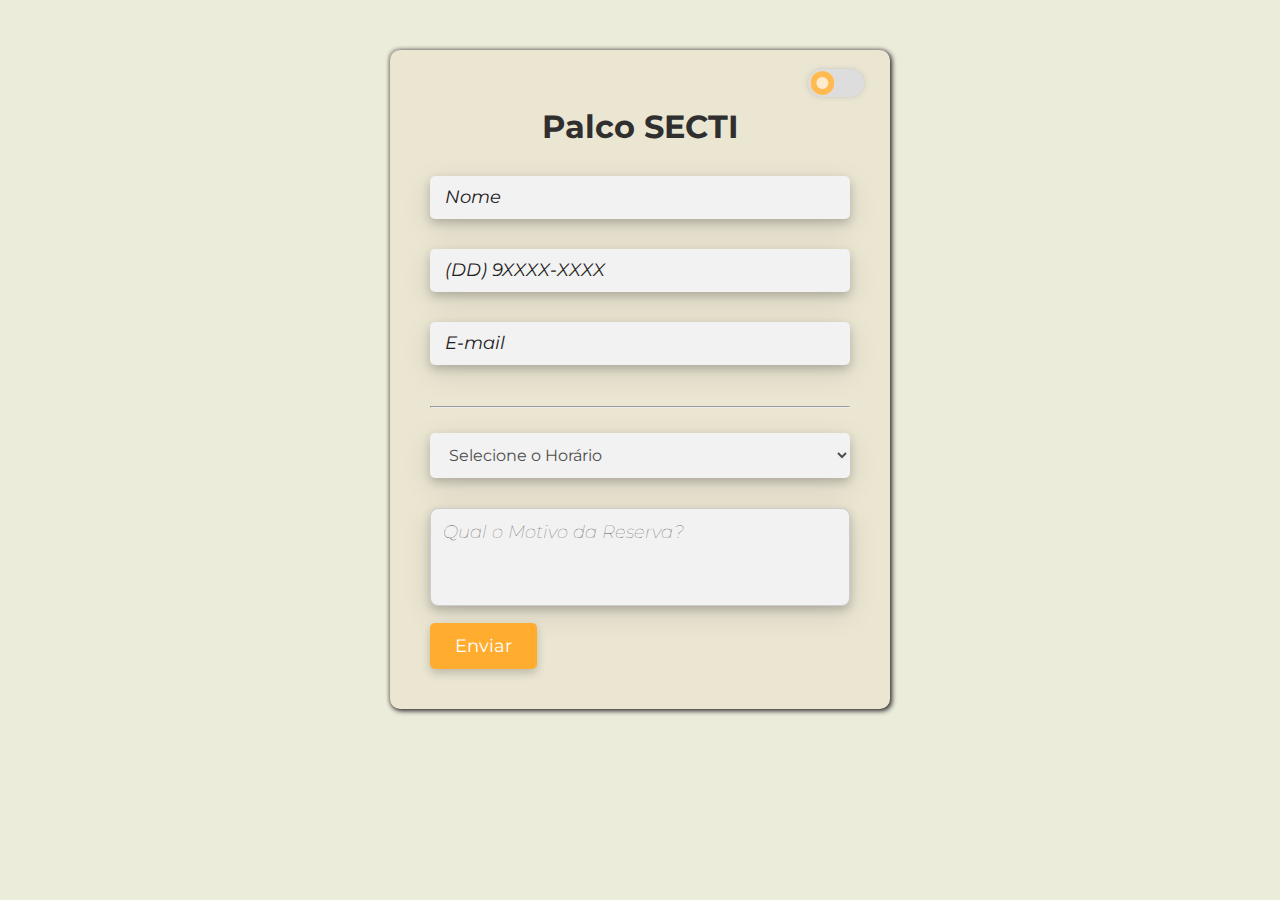
==== index.html @ c548bc73 "Add files via upload" ====
<!DOCTYPE html>
<html lang="pt-Br">
  <head>
    <meta charset="UTF-8" />
    <meta http-equiv="X-UA-Compatible" content="IE=edge" />
    <meta name="viewport" content="width=device-width, initial-scale=1.0" />
    <link rel="stylesheet" href="estilo.css" />
    <link rel="stylesheet" href="botao.css" />
    <link rel="stylesheet" href="nova.css" />
    <title>formulario</title>
    <link rel="icon" href="cadastro.png" type="image/png" />
  </head>
  <body>
    <section class="formulario1">
      <label>
        <input class="toggle-checkbox" type="checkbox" />
        <div class="toggle-slot">
          <div class="sun-icon-wrapper">
            <div
              class="iconify sun-icon"
              data-icon="feather-sun"
              data-inline="false"
            ></div>
          </div>
          <div class="toggle-button"></div>
          <div class="moon-icon-wrapper">
            <div
              class="iconify moon-icon"
              data-icon="feather-moon"
              data-inline="false"
            ></div>
          </div>
        </div>
      </label>
      <h1>Palco SECTI</h1>
      <form action="#" method="POST" onsubmit="return enviarEmail(event);">
        <label for="nome"></label>
        <input
          type="text"
          id="nome"
          name="nome"
          required
          maxlength="45"
          placeholder="Nome"
        />
        <br />
        <label for="numero"></label>
        <input
          type="tel"
          id="numero"
          name="numero"
          placeholder="(DD) 9XXXX-XXXX"
          required
          pattern="\([0-9]{2}\) [0-9]{5}-[0-9]{4}"
          maxlength="15"
        />
        <br />
        <label for="email"></label>
        <input
          type="email"
          id="email"
          name="email"
          required
          placeholder="E-mail"
        />
      <hr>
        <br /><br />
        <div class="horarioTexto">
        <select id="horario" name="horario" required>
          <option value="" disabled selected>Selecione o Horário</option>
          <option value="manhã">Manhã</option>
          <option value="tarde">Tarde</option>
          <option value="noite">Noite</option>
        </select>
        
        <label for="motivo"></label>
        
        <textarea id="msg" name="msg" rows="4" cols="50" maxlength="140" placeholder="Qual o Motivo da Reserva?"></textarea>
      </div>
        <input class="btn-enviar" type="submit" value="Enviar" />
      </form>
    </section>
    <script src="script.js"></script>
  </body>
</html>
---- estilo.css ----
/* Fontes */
@import url("https://fonts.googleapis.com/css?family=Montserrat:400,700&display=swap");

/* Cores */
:root {
  --cor-principal: #4e4e4e;
  --cor-secundaria: #ffac2f;
  --cor-fundo: #f2f2f2;
}

/* Reset */
* {
  margin: 0;
  padding: 0;
  box-sizing: border-box;
  font-family: "Montserrat", sans-serif;
  font-weight: 400;
}
.dark-mode {
  background-color: #181717;
}
.dark-mod {
  background-color: #161b22;
}
/* Formulário */
body {
  background-color: #ececdb;
}

section {
  margin: 50px auto;
  max-width: 500px;
  background-color: rgb(235, 230, 210);
  box-shadow: 1.5px 1.5px 5px #2b2a2a, -1.5px -1.5px 3px rgb(95 94 94 / 25%),
    inset 0px 0px 0px #393636, inset 0px -0px 0px #5f5e5e;
  padding: 40px;
  border-radius: 10px;
}

h1 {
  font-weight: 700;
  font-size: 32px;
  margin-bottom: 30px;
  text-align: center;
}

label {
  display: block;
  font-size: 19px;
  color: rgb(25, 25, 25);
  margin-bottom: 10px;
}

input[type="text"],
input[type="tel"],
input[type="email"],
select {
  border: none;
  border-radius: 5px;
  padding: 12px 15px;
  font-size: 16px;
  margin-bottom: 20px;
  width: 100%;
  background-color: var(--cor-fundo);
  color: var(--cor-principal);
  transition: all 0.3s ease;
  box-shadow: 0px 4px 10px rgba(0, 0, 0, 0.2), 0px 8px 30px rgba(0, 0, 0, 0.1);
}
input[type="text"]::placeholder,
input[type="tel"]::placeholder,
input[type="email"]::placeholder,
select option:first-child {
  color: #212020;
  font-style: italic;
  font-size: large;
}
input[type="text"].input-focus::placeholder,
input[type="tel"].input-focus::placeholder,
input[type="email"].input-focus::placeholder {
  transition: all 0.3s ease-out;
  transform: translate(-5px);
  font-size: 0px;
}

input[type="text"].input-focus::-webkit-input-placeholder,
input[type="tel"].input-focus::-webkit-input-placeholder,
input[type="email"].input-focus::-webkit-input-placeholder,
select.input-focus::-webkit-input-placeholder option:first-child {
  transition: all 0.3s ease-out;
  transform: translate(-120px);
  font-size: 0px;
}
/* Estilo para o tema padrão */
h1 {
  color: rgb(48, 47, 47);
}

label {
  color: black;
}

.btn-enviar {
  background-color: blue;
  color: white;
}

/* Estilo para o tema escuro */
.dark-mode h1 {
  color: white;
}

.dark-mode input[type="text"]:focus,
.dark-mode input[type="tel"]:focus,
.dark-mode input[type="email"]:focus,
.dark-mode select:focus {
  outline: none;
  box-shadow: 0px 0px 6px rgb(255, 255, 255);
}

.dark-mode label {
  color: white;
}

.dark-mode .btn-enviar {
  background-color: rgb(190, 3, 3);
  color: white;
}
.dark-mode .btn-enviar:hover {
  background-color: #3e1e1e;
}
input[type="text"]:focus,
input[type="tel"]:focus,
input[type="email"]:focus,
select:focus {
  outline: none;
  box-shadow: 0 0 7px rgb(178, 149, 149);
}
select option:first-child {
  color: #515151;
  font-style: italic;
}
.btn-enviar {
  background-color: var(--cor-secundaria);
  border: none;
  color: white;
  font-size: 18px;
  padding: 12px 25px;
  border-radius: 5px;
  cursor: pointer;
  transition: all 0.3s ease;
  box-shadow: 0px 4px 10px rgba(0, 0, 0, 0.2);
}

.btn-enviar:hover {
  transform: translateY(-2px);
  box-shadow: 0px 6px 15px rgba(0, 0, 0, 0.3);
}

.btn-enviar:active {
  transform: translateY(2px);
  box-shadow: none;
}

@media (max-width: 767px) {
  .btn-enviar {
    font-size: 16px;
    padding: 10px 20px;
  }
}

/* Mensagem de erro */
#error-msg {
  display: none;
  background-color: #ffaca6;
  color: #2f2f2f;
  font-size: 14px;
  padding: 10px;
  margin-bottom: 20px;
  border-radius: 5px;
}

#error-msg.show {
  display: block;
}

/* Responsividade */
@media (max-width: 768px) {
  section {
    margin: 10px;
    padding: 30px;
  }
  html {
    margin: auto 0;
  }
  h1 {
    font-size: 24px;
    margin-bottom: 20px;
  }

  input[type="submit"] {
    font-size: 16px;
    padding: 10px 20px;
  }
}
---- botao.css ----
.toggle-checkbox {
  position: absolute;
  opacity: 0;
  cursor: pointer;
  height: 0;
  width: 0;
}

.toggle-slot {
  display: flex;
  margin-left: 90%;
  margin-top: -5%;
  font-size: 8px;
  position: relative;
  height: 3.5em;
  width: 7em;
  border: 0px solid transparent;
  border-radius: 10em;
  background-color: rgb(221, 221, 221);
  transition: background-color 250ms;
  box-shadow: 0px 0px 5px rgba(170, 170, 170, 0.53);
}

.toggle-checkbox:checked ~ .toggle-slot {
  background-color: #2b2f36;
}

.toggle-button {
  transform: translate(0.3em, 0.25em);
  position: absolute;
  height: 3em;
  width: 3em;
  border-radius: 50%;
  background-color: #ffeccf;
  box-shadow: inset 0px 0px 0px 0.75em #ffbb52;
  transition: background-color 250ms, border-color 250ms,
    transform 500ms cubic-bezier(0.26, 2, 0.46, 0.71);
}

.toggle-checkbox:checked ~ .toggle-slot .toggle-button {
  background-color: #485367;
  box-shadow: inset 0px 0px 0px 0.75em white;
  transform: translate(3.65em, 0.25em);
}

.sun-icon {
  position: absolute;
  height: 6em;
  width: 6em;
  color: #ffbb52;
}

.sun-icon-wrapper {
  position: absolute;
  height: 6em;
  width: 6em;
  opacity: 1;
  transform: translate(2em, 2em) rotate(15deg);
  transform-origin: 50% 50%;
  transition: opacity 150ms, transform 500ms cubic-bezier(0.26, 2, 0.46, 0.71);
}

.toggle-checkbox:checked ~ .toggle-slot .sun-icon-wrapper {
  opacity: 0;
  transform: translate(3em, 2em) rotate(0deg);
}

.moon-icon {
  position: absolute;
  height: 6em;
  width: 6em;
  color: rgb(255, 255, 255);
}

.moon-icon-wrapper {
  position: absolute;
  height: 6em;
  width: 6em;
  opacity: 0;
  transform: translate(11em, 2em) rotate(0deg);
  transform-origin: 50% 50%;
  transition: opacity 150ms, transform 500ms cubic-bezier(0.26, 2.5, 0.46, 0.71);
}

.toggle-checkbox:checked ~ .toggle-slot .moon-icon-wrapper {
  opacity: 1;
  transform: translate(2em, 2em) rotate(-15deg);
}
@media (max-width: 768px) {
  .toggle-slot {
    display: flex;
    margin-left: 90%;
    margin-top: -5%;
    font-size: 6px;
    position: relative;
    height: 3.5em;
    width: 7em;
    border: 0px solid transparent;
    border-radius: 10em;
    background-color: rgb(221, 221, 221);
    transition: background-color 250ms;
  }
}
---- nova.css ----
textarea {
    box-shadow: 0px 4px 10px rgba(0, 0, 0, 0.2), 0px 8px 30px rgba(0, 0, 0, 0.1);
    flex-direction: column;
    resize: none;
    background-color: #f2f2f2;
    border: 1px solid #ccc;
    font-size: 14px;
    padding: 12px;
    border-radius: 8px;
    margin-bottom: 4%;
    outline: none;
    
  
  }
  .dark-mode textarea:focus{
    box-shadow: 0px 0px 4px rgb(255, 255, 255);
    transition:  0.6s ease;
  }
  textarea:focus{
    box-shadow: 0px 0px 7px rgb(197, 151, 151);
    transition: 0.6s ease;
  }
  
.dark-mode .formPricipal{
    background-color: #161b22;
}
textarea::placeholder{
  font-weight:lighter;
  color: #565454;
  font-style: italic;
  font-size: large;
}
hr{
    padding: 0.1.7px;
    margin-top: 5%;
    margin-bottom: -3%;
}
textarea:focus::placeholder {
    font-size: 0px;
    transition: font-size 0.3s ease-out;
  }
  .horarioTexto{
    display: flex;
    flex-direction: column;
  }
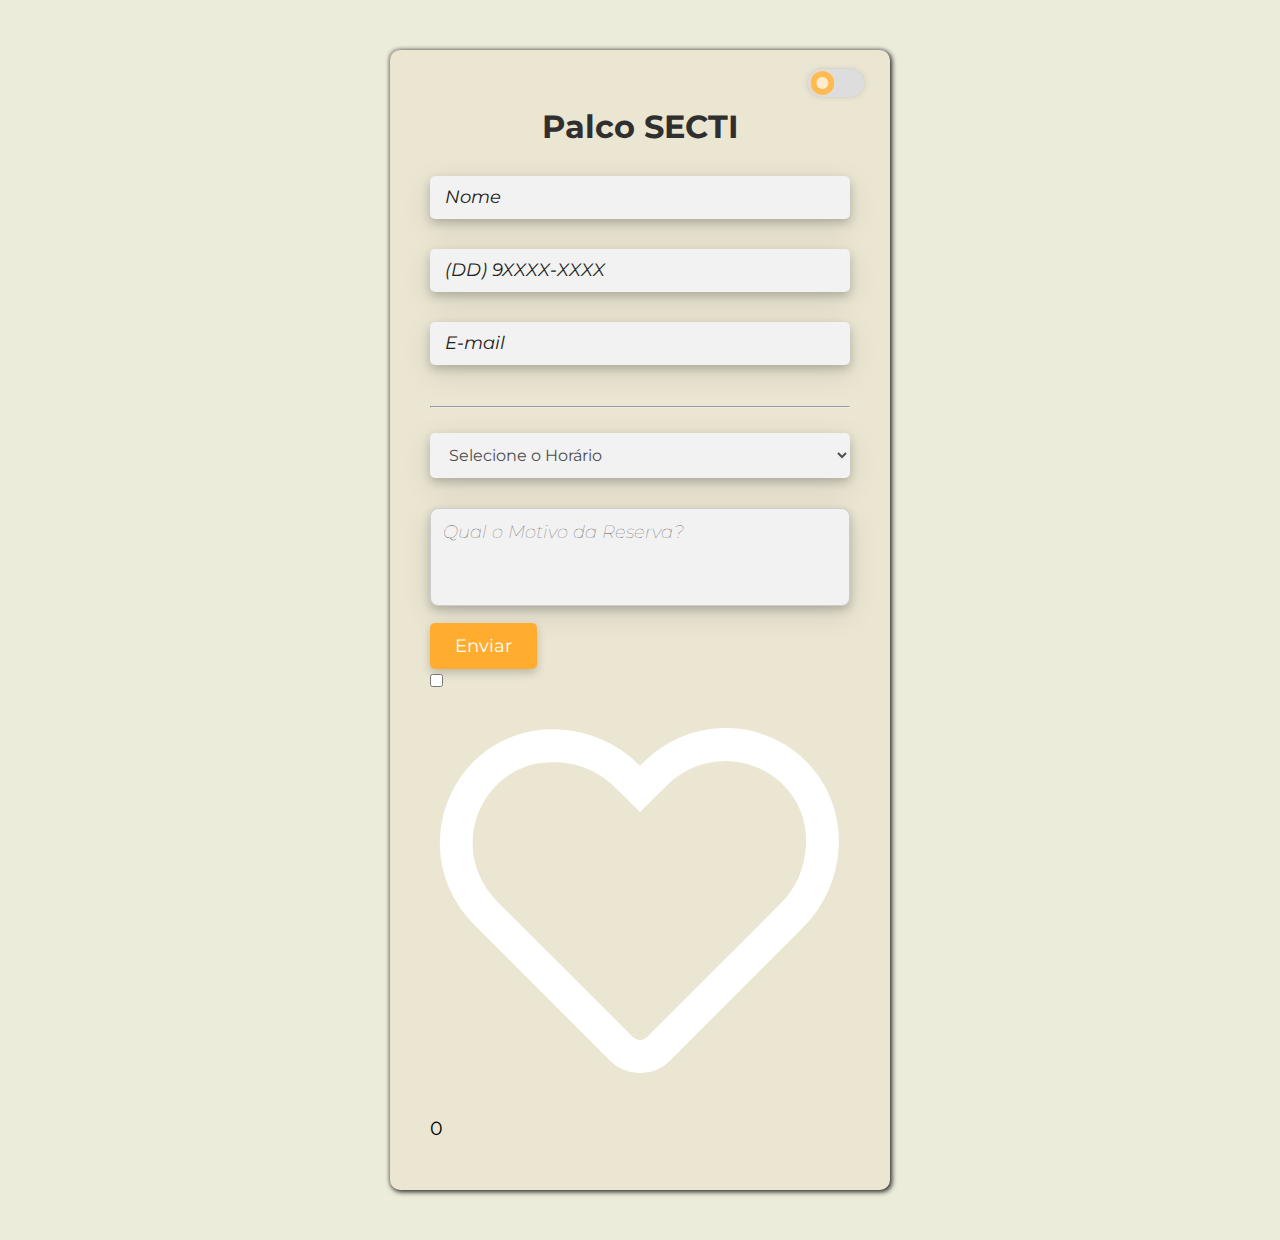
==== commit 30e20158: "Update index.html" ====
--- a/index.html
+++ b/index.html
@@ -75,9 +75,20 @@
         
         <label for="motivo"></label>
         
-        <textarea id="msg" name="msg" rows="4" cols="50" maxlength="140" placeholder="Qual o Motivo da Reserva?"></textarea>
+        <textarea id="msg" name="msg" rows="4" cols="50" maxlength="140" required placeholder="Qual o Motivo da Reserva?"></textarea>
       </div>
         <input class="btn-enviar" type="submit" value="Enviar" />
+        <label class="container">
+          <input type="checkbox" id="likeButton">
+          <div class="checkmark">
+            <svg viewBox="0 0 256 256">
+              <rect fill="none" height="256" width="256"></rect>
+              <path d="M224.6,51.9a59.5,59.5,0,0,0-43-19.9,60.5,60.5,0,0,0-44,17.6L128,59.1l-7.5-7.4C97.2,28.3,59.2,26.3,35.9,47.4a59.9,59.9,0,0,0-2.3,87l83.1,83.1a15.9,15.9,0,0,0,22.6,0l81-81C243.7,113.2,245.6,75.2,224.6,51.9Z" stroke-width="20px" stroke="#FFF" fill="none"></path>
+            </svg>
+            <span id="likeCounter">0</span>
+          </div>
+        </label>
+        
       </form>
     </section>
     <script src="script.js"></script>
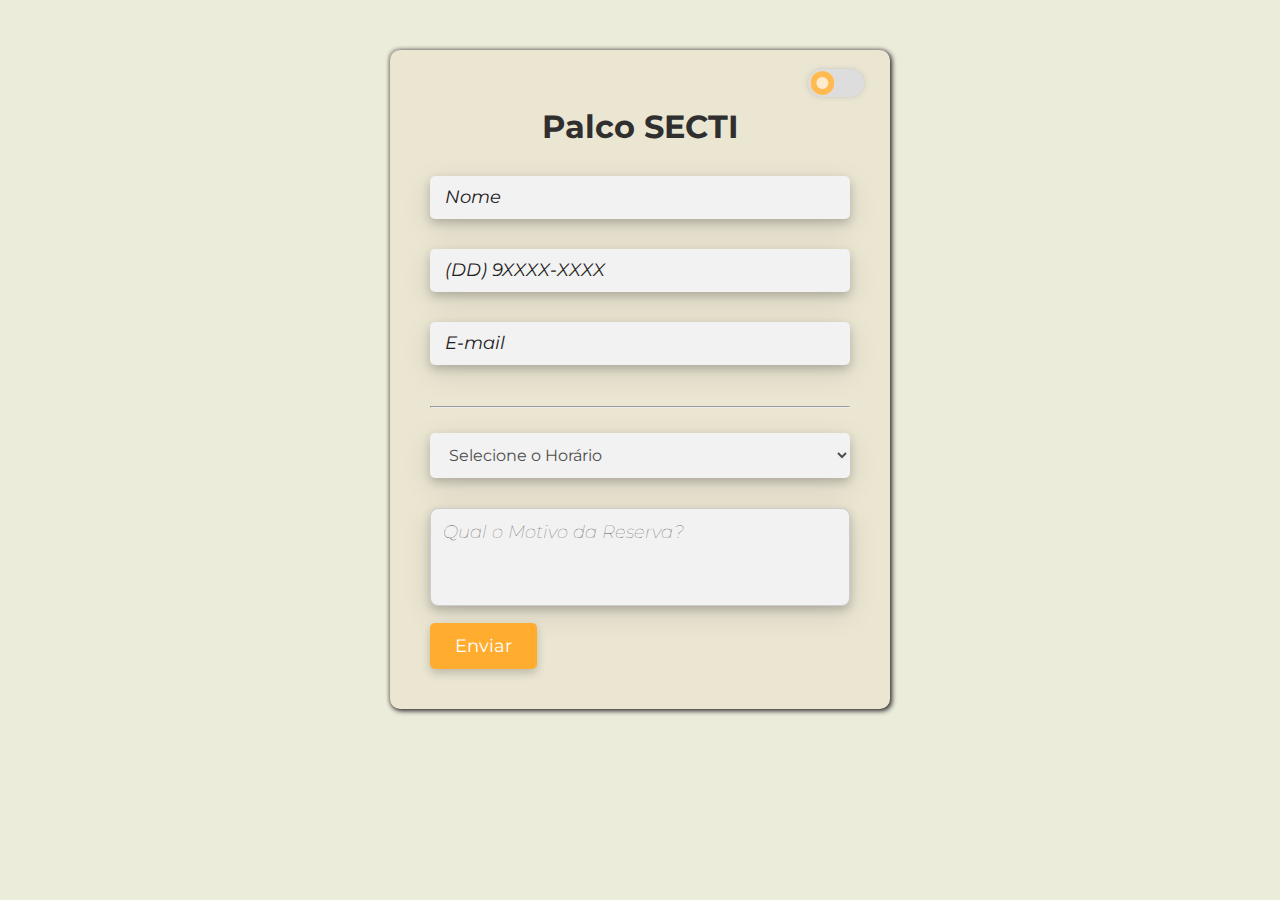
==== commit 3ceb089f: "Update index.html" ====
--- a/index.html
+++ b/index.html
@@ -77,18 +77,7 @@
         
         <textarea id="msg" name="msg" rows="4" cols="50" maxlength="140" required placeholder="Qual o Motivo da Reserva?"></textarea>
       </div>
-        <input class="btn-enviar" type="submit" value="Enviar" />
-        <label class="container">
-          <input type="checkbox" id="likeButton">
-          <div class="checkmark">
-            <svg viewBox="0 0 256 256">
-              <rect fill="none" height="256" width="256"></rect>
-              <path d="M224.6,51.9a59.5,59.5,0,0,0-43-19.9,60.5,60.5,0,0,0-44,17.6L128,59.1l-7.5-7.4C97.2,28.3,59.2,26.3,35.9,47.4a59.9,59.9,0,0,0-2.3,87l83.1,83.1a15.9,15.9,0,0,0,22.6,0l81-81C243.7,113.2,245.6,75.2,224.6,51.9Z" stroke-width="20px" stroke="#FFF" fill="none"></path>
-            </svg>
-            <span id="likeCounter">0</span>
-          </div>
-        </label>
-        
+        <input class="btn-enviar" type="submit" value="Enviar" />  
       </form>
     </section>
     <script src="script.js"></script>
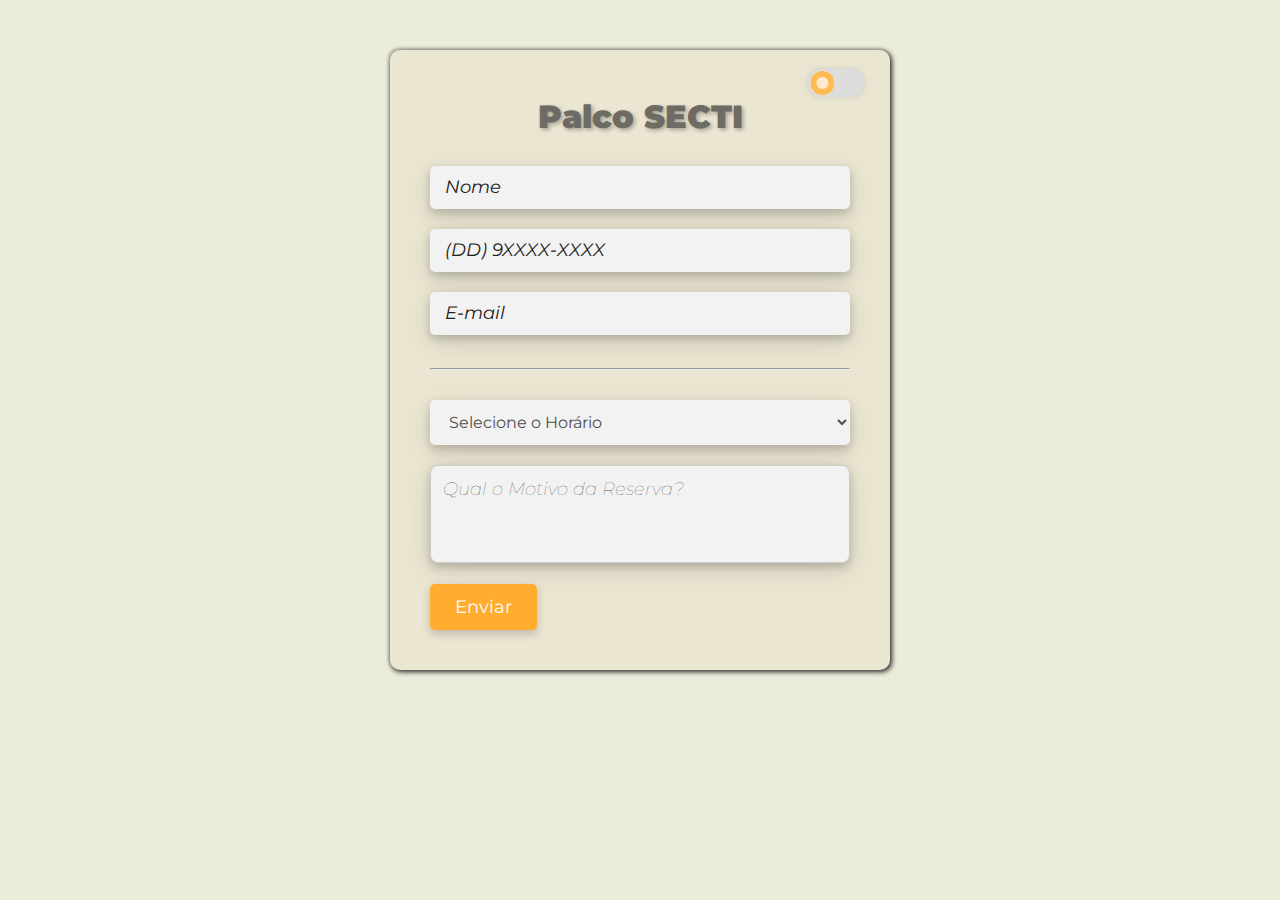
==== commit 13cda9c3: "Update index.html" ====
--- a/index.html
+++ b/index.html
@@ -1,85 +1 @@
-<!DOCTYPE html>
-<html lang="pt-Br">
-  <head>
-    <meta charset="UTF-8" />
-    <meta http-equiv="X-UA-Compatible" content="IE=edge" />
-    <meta name="viewport" content="width=device-width, initial-scale=1.0" />
-    <link rel="stylesheet" href="estilo.css" />
-    <link rel="stylesheet" href="botao.css" />
-    <link rel="stylesheet" href="nova.css" />
-    <title>formulario</title>
-    <link rel="icon" href="cadastro.png" type="image/png" />
-  </head>
-  <body>
-    <section class="formulario1">
-      <label>
-        <input class="toggle-checkbox" type="checkbox" />
-        <div class="toggle-slot">
-          <div class="sun-icon-wrapper">
-            <div
-              class="iconify sun-icon"
-              data-icon="feather-sun"
-              data-inline="false"
-            ></div>
-          </div>
-          <div class="toggle-button"></div>
-          <div class="moon-icon-wrapper">
-            <div
-              class="iconify moon-icon"
-              data-icon="feather-moon"
-              data-inline="false"
-            ></div>
-          </div>
-        </div>
-      </label>
-      <h1>Palco SECTI</h1>
-      <form action="#" method="POST" onsubmit="return enviarEmail(event);">
-        <label for="nome"></label>
-        <input
-          type="text"
-          id="nome"
-          name="nome"
-          required
-          maxlength="45"
-          placeholder="Nome"
-        />
-        <br />
-        <label for="numero"></label>
-        <input
-          type="tel"
-          id="numero"
-          name="numero"
-          placeholder="(DD) 9XXXX-XXXX"
-          required
-          pattern="\([0-9]{2}\) [0-9]{5}-[0-9]{4}"
-          maxlength="15"
-        />
-        <br />
-        <label for="email"></label>
-        <input
-          type="email"
-          id="email"
-          name="email"
-          required
-          placeholder="E-mail"
-        />
-      <hr>
-        <br /><br />
-        <div class="horarioTexto">
-        <select id="horario" name="horario" required>
-          <option value="" disabled selected>Selecione o Horário</option>
-          <option value="manhã">Manhã</option>
-          <option value="tarde">Tarde</option>
-          <option value="noite">Noite</option>
-        </select>
-        
-        <label for="motivo"></label>
-        
-        <textarea id="msg" name="msg" rows="4" cols="50" maxlength="140" required placeholder="Qual o Motivo da Reserva?"></textarea>
-      </div>
-        <input class="btn-enviar" type="submit" value="Enviar" />  
-      </form>
-    </section>
-    <script src="script.js"></script>
-  </body>
-</html>
+<!DOCTYPE html><html lang="pt-Br"> <head> <meta charset="UTF-8"/> <meta http-equiv="X-UA-Compatible" content="IE=edge"/> <meta name="viewport" content="width=device-width, initial-scale=1.0"/> <link rel="stylesheet" href="estilo.css"/> <link rel="stylesheet" href="botao.css"/> <link rel="stylesheet" href="nova.css"/> <title>formulario</title> <link rel="icon" href="cadastro.png" type="image/png"/> </head> <body> <section class="formulario1"> <label> <input class="toggle-checkbox" type="checkbox"/> <div class="toggle-slot"> <div class="sun-icon-wrapper"> <div class="iconify sun-icon" data-icon="feather-sun" data-inline="false" ></div></div><div class="toggle-button"></div><div class="moon-icon-wrapper"> <div class="iconify moon-icon" data-icon="feather-moon" data-inline="false" ></div></div></div></label> <h1>Palco SECTI</h1> <form action="#" method="POST" onsubmit="return enviarEmail(event);"> <label for="nome"></label> <input type="text" id="nome" name="nome" required maxlength="45" placeholder="Nome"/> <br/> <label for="numero"></label> <input type="tel" id="numero" name="numero" placeholder="(DD) 9XXXX-XXXX" required pattern="\([0-9]{2}\) [0-9]{5}-[0-9]{4}" maxlength="15"/> <br/> <label for="email"></label> <input type="email" id="email" name="email" required placeholder="E-mail"/> <hr> <br/><br/> <div class="horarioTexto"> <select id="horario" name="horario" required> <option value="" disabled selected>Selecione o Horário</option> <option value="manhã">Manhã</option> <option value="tarde">Tarde</option> <option value="noite">Noite</option> </select> <label for="motivo"></label> <textarea id="msg" name="msg" rows="4" cols="50" maxlength="140" required placeholder="Qual o Motivo da Reserva?"></textarea> </div><input class="btn-enviar" type="submit" value="Enviar"/> </form> </section> <script src="script.js"></script> </body></html>
--- a/estilo.css
+++ b/estilo.css
@@ -1,204 +1 @@
-/* Fontes */
-@import url("https://fonts.googleapis.com/css?family=Montserrat:400,700&display=swap");
-
-/* Cores */
-:root {
-  --cor-principal: #4e4e4e;
-  --cor-secundaria: #ffac2f;
-  --cor-fundo: #f2f2f2;
-}
-
-/* Reset */
-* {
-  margin: 0;
-  padding: 0;
-  box-sizing: border-box;
-  font-family: "Montserrat", sans-serif;
-  font-weight: 400;
-}
-.dark-mode {
-  background-color: #181717;
-}
-.dark-mod {
-  background-color: #161b22;
-}
-/* Formulário */
-body {
-  background-color: #ececdb;
-}
-
-section {
-  margin: 50px auto;
-  max-width: 500px;
-  background-color: rgb(235, 230, 210);
-  box-shadow: 1.5px 1.5px 5px #2b2a2a, -1.5px -1.5px 3px rgb(95 94 94 / 25%),
-    inset 0px 0px 0px #393636, inset 0px -0px 0px #5f5e5e;
-  padding: 40px;
-  border-radius: 10px;
-}
-
-h1 {
-  font-weight: 700;
-  font-size: 32px;
-  margin-bottom: 30px;
-  text-align: center;
-}
-
-label {
-  display: block;
-  font-size: 19px;
-  color: rgb(25, 25, 25);
-  margin-bottom: 10px;
-}
-
-input[type="text"],
-input[type="tel"],
-input[type="email"],
-select {
-  border: none;
-  border-radius: 5px;
-  padding: 12px 15px;
-  font-size: 16px;
-  margin-bottom: 20px;
-  width: 100%;
-  background-color: var(--cor-fundo);
-  color: var(--cor-principal);
-  transition: all 0.3s ease;
-  box-shadow: 0px 4px 10px rgba(0, 0, 0, 0.2), 0px 8px 30px rgba(0, 0, 0, 0.1);
-}
-input[type="text"]::placeholder,
-input[type="tel"]::placeholder,
-input[type="email"]::placeholder,
-select option:first-child {
-  color: #212020;
-  font-style: italic;
-  font-size: large;
-}
-input[type="text"].input-focus::placeholder,
-input[type="tel"].input-focus::placeholder,
-input[type="email"].input-focus::placeholder {
-  transition: all 0.3s ease-out;
-  transform: translate(-5px);
-  font-size: 0px;
-}
-
-input[type="text"].input-focus::-webkit-input-placeholder,
-input[type="tel"].input-focus::-webkit-input-placeholder,
-input[type="email"].input-focus::-webkit-input-placeholder,
-select.input-focus::-webkit-input-placeholder option:first-child {
-  transition: all 0.3s ease-out;
-  transform: translate(-120px);
-  font-size: 0px;
-}
-/* Estilo para o tema padrão */
-h1 {
-  color: rgb(48, 47, 47);
-}
-
-label {
-  color: black;
-}
-
-.btn-enviar {
-  background-color: blue;
-  color: white;
-}
-
-/* Estilo para o tema escuro */
-.dark-mode h1 {
-  color: white;
-}
-
-.dark-mode input[type="text"]:focus,
-.dark-mode input[type="tel"]:focus,
-.dark-mode input[type="email"]:focus,
-.dark-mode select:focus {
-  outline: none;
-  box-shadow: 0px 0px 6px rgb(255, 255, 255);
-}
-
-.dark-mode label {
-  color: white;
-}
-
-.dark-mode .btn-enviar {
-  background-color: rgb(190, 3, 3);
-  color: white;
-}
-.dark-mode .btn-enviar:hover {
-  background-color: #3e1e1e;
-}
-input[type="text"]:focus,
-input[type="tel"]:focus,
-input[type="email"]:focus,
-select:focus {
-  outline: none;
-  box-shadow: 0 0 7px rgb(178, 149, 149);
-}
-select option:first-child {
-  color: #515151;
-  font-style: italic;
-}
-.btn-enviar {
-  background-color: var(--cor-secundaria);
-  border: none;
-  color: white;
-  font-size: 18px;
-  padding: 12px 25px;
-  border-radius: 5px;
-  cursor: pointer;
-  transition: all 0.3s ease;
-  box-shadow: 0px 4px 10px rgba(0, 0, 0, 0.2);
-}
-
-.btn-enviar:hover {
-  transform: translateY(-2px);
-  box-shadow: 0px 6px 15px rgba(0, 0, 0, 0.3);
-}
-
-.btn-enviar:active {
-  transform: translateY(2px);
-  box-shadow: none;
-}
-
-@media (max-width: 767px) {
-  .btn-enviar {
-    font-size: 16px;
-    padding: 10px 20px;
-  }
-}
-
-/* Mensagem de erro */
-#error-msg {
-  display: none;
-  background-color: #ffaca6;
-  color: #2f2f2f;
-  font-size: 14px;
-  padding: 10px;
-  margin-bottom: 20px;
-  border-radius: 5px;
-}
-
-#error-msg.show {
-  display: block;
-}
-
-/* Responsividade */
-@media (max-width: 768px) {
-  section {
-    margin: 10px;
-    padding: 30px;
-  }
-  html {
-    margin: auto 0;
-  }
-  h1 {
-    font-size: 24px;
-    margin-bottom: 20px;
-  }
-
-  input[type="submit"] {
-    font-size: 16px;
-    padding: 10px 20px;
-  }
-}
+@import url(https://fonts.googleapis.com/css?family=Montserrat:400,700&display=swap);:root{--cor-principal:#4e4e4e;--cor-secundaria:#ffac2f;--cor-fundo:#f2f2f2}*{margin:0;padding:0;box-sizing:border-box;font-family:"Montserrat",sans-serif;font-weight:400}.dark-mode{background-color:#181717}.dark-mod{background-color:#161b22}body{background-color:#ececdb}section{margin:50px auto;max-width:500px;background-color:rgb(235,230,210);box-shadow:1.5px 1.5px 5px #2b2a2a,-1.5px -1.5px 3px rgb(95 94 94 / 25%),inset 0 0 0 #393636,inset 0 0 0 #5f5e5e;padding:40px;border-radius:10px}h1{font-weight:700;font-size:32px;margin-bottom:30px;text-align:center}input[type="text"],input[type="tel"],input[type="email"],select{border:none;border-radius:5px;padding:12px 15px;font-size:16px;margin-bottom:20px;width:100%;background-color:var(--cor-fundo);color:var(--cor-principal);transition:all 0.3s ease;box-shadow:0 4px 10px rgba(0,0,0,.2),0 8px 30px rgba(0,0,0,.1)}input[type="text"]::placeholder,input[type="tel"]::placeholder,input[type="email"]::placeholder,select option:first-child{color:#212020;font-style:italic;font-size:large}input[type="text"].input-focus::placeholder,input[type="tel"].input-focus::placeholder,input[type="email"].input-focus::placeholder{transition:all 0.3s ease-out;transform:translate(-5px);font-size:0}input[type="text"].input-focus::-webkit-input-placeholder,input[type="tel"].input-focus::-webkit-input-placeholder,input[type="email"].input-focus::-webkit-input-placeholder,select.input-focus::-webkit-input-placeholder option:first-child{transition:all 0.3s ease-out;transform:translate(-120px);font-size:0}h1{color:rgb(110,107,100);font-weight:900;text-shadow:2px 2px 4px rgba(0,0,0,.3)}.btn-enviar{background-color:blue;color:#fff}.dark-mode h1{color:#fff;text-shadow:2px 2px 4px rgba(159,157,157,.3)}.dark-mode input[type="text"]:focus,.dark-mode input[type="tel"]:focus,.dark-mode input[type="email"]:focus,.dark-mode select:focus{outline:none;box-shadow:0 0 6px rgb(255,255,255)}.dark-mode label{color:#fff}.dark-mode .btn-enviar{background-color:rgb(190,3,3);color:#fff}.dark-mode .btn-enviar:hover{background-color:#3e1e1e}input[type="text"]:focus,input[type="tel"]:focus,input[type="email"]:focus,select:focus{outline:none;box-shadow:0 0 7px rgb(178,149,149)}select option:first-child{color:#515151;font-style:italic}.btn-enviar{background-color:var(--cor-secundaria);border:none;color:#fff;font-size:18px;padding:12px 25px;border-radius:5px;cursor:pointer;transition:all 0.3s ease;box-shadow:0 4px 10px rgba(0,0,0,.2)}.btn-enviar:hover{transform:translateY(-2px);box-shadow:0 6px 15px rgba(0,0,0,.3)}.btn-enviar:active{transform:translateY(2px);box-shadow:none}@media (max-width:767px){.btn-enviar{font-size:16px;padding:10px 20px}}#error-msg{display:none;background-color:#ffaca6;color:#2f2f2f;font-size:14px;padding:10px;margin-bottom:20px;border-radius:5px}#error-msg.show{display:block}@media (max-width:768px){section{margin:10px;padding:30px}html{margin:auto 0}h1{font-size:24px;margin-bottom:20px}input[type="submit"]{font-size:16px;padding:10px 20px}}
--- a/botao.css
+++ b/botao.css
@@ -1,103 +1 @@
-.toggle-checkbox {
-  position: absolute;
-  opacity: 0;
-  cursor: pointer;
-  height: 0;
-  width: 0;
-}
-
-.toggle-slot {
-  display: flex;
-  margin-left: 90%;
-  margin-top: -5%;
-  font-size: 8px;
-  position: relative;
-  height: 3.5em;
-  width: 7em;
-  border: 0px solid transparent;
-  border-radius: 10em;
-  background-color: rgb(221, 221, 221);
-  transition: background-color 250ms;
-  box-shadow: 0px 0px 5px rgba(170, 170, 170, 0.53);
-}
-
-.toggle-checkbox:checked ~ .toggle-slot {
-  background-color: #2b2f36;
-}
-
-.toggle-button {
-  transform: translate(0.3em, 0.25em);
-  position: absolute;
-  height: 3em;
-  width: 3em;
-  border-radius: 50%;
-  background-color: #ffeccf;
-  box-shadow: inset 0px 0px 0px 0.75em #ffbb52;
-  transition: background-color 250ms, border-color 250ms,
-    transform 500ms cubic-bezier(0.26, 2, 0.46, 0.71);
-}
-
-.toggle-checkbox:checked ~ .toggle-slot .toggle-button {
-  background-color: #485367;
-  box-shadow: inset 0px 0px 0px 0.75em white;
-  transform: translate(3.65em, 0.25em);
-}
-
-.sun-icon {
-  position: absolute;
-  height: 6em;
-  width: 6em;
-  color: #ffbb52;
-}
-
-.sun-icon-wrapper {
-  position: absolute;
-  height: 6em;
-  width: 6em;
-  opacity: 1;
-  transform: translate(2em, 2em) rotate(15deg);
-  transform-origin: 50% 50%;
-  transition: opacity 150ms, transform 500ms cubic-bezier(0.26, 2, 0.46, 0.71);
-}
-
-.toggle-checkbox:checked ~ .toggle-slot .sun-icon-wrapper {
-  opacity: 0;
-  transform: translate(3em, 2em) rotate(0deg);
-}
-
-.moon-icon {
-  position: absolute;
-  height: 6em;
-  width: 6em;
-  color: rgb(255, 255, 255);
-}
-
-.moon-icon-wrapper {
-  position: absolute;
-  height: 6em;
-  width: 6em;
-  opacity: 0;
-  transform: translate(11em, 2em) rotate(0deg);
-  transform-origin: 50% 50%;
-  transition: opacity 150ms, transform 500ms cubic-bezier(0.26, 2.5, 0.46, 0.71);
-}
-
-.toggle-checkbox:checked ~ .toggle-slot .moon-icon-wrapper {
-  opacity: 1;
-  transform: translate(2em, 2em) rotate(-15deg);
-}
-@media (max-width: 768px) {
-  .toggle-slot {
-    display: flex;
-    margin-left: 90%;
-    margin-top: -5%;
-    font-size: 6px;
-    position: relative;
-    height: 3.5em;
-    width: 7em;
-    border: 0px solid transparent;
-    border-radius: 10em;
-    background-color: rgb(221, 221, 221);
-    transition: background-color 250ms;
-  }
-}
+.toggle-checkbox{position:absolute;opacity:0;cursor:pointer;height:0;width:0}.toggle-slot{display:flex;margin-left:90%;margin-top:-5%;font-size:8px;position:relative;height:3.5em;width:7em;border:0 solid transparent;border-radius:10em;background-color:rgb(221,221,221);transition:background-color 250ms;box-shadow:0 0 5px rgba(170,170,170,.53)}.toggle-checkbox:checked~.toggle-slot{background-color:#2b2f36}.toggle-button{transform:translate(.3em,.25em);position:absolute;height:3em;width:3em;border-radius:50%;background-color:#ffeccf;box-shadow:inset 0 0 0 .75em #ffbb52;transition:background-color 250ms,border-color 250ms,transform 500ms cubic-bezier(.26,2,.46,.71)}.toggle-checkbox:checked~.toggle-slot .toggle-button{background-color:#485367;box-shadow:inset 0 0 0 .75em #fff;transform:translate(3.65em,.25em)}.sun-icon{position:absolute;height:6em;width:6em;color:#ffbb52}.sun-icon-wrapper{position:absolute;height:6em;width:6em;opacity:1;transform:translate(2em,2em) rotate(15deg);transform-origin:50% 50%;transition:opacity 150ms,transform 500ms cubic-bezier(.26,2,.46,.71)}.toggle-checkbox:checked~.toggle-slot .sun-icon-wrapper{opacity:0;transform:translate(3em,2em) rotate(0deg)}.moon-icon{position:absolute;height:6em;width:6em;color:rgb(255,255,255)}.moon-icon-wrapper{position:absolute;height:6em;width:6em;opacity:0;transform:translate(11em,2em) rotate(0deg);transform-origin:50% 50%;transition:opacity 150ms,transform 500ms cubic-bezier(.26,2.5,.46,.71)}.toggle-checkbox:checked~.toggle-slot .moon-icon-wrapper{opacity:1;transform:translate(2em,2em) rotate(-15deg)}@media (max-width:768px){.toggle-slot{display:flex;margin-left:90%;margin-top:-5%;font-size:6px;position:relative;height:3.5em;width:7em;border:0 solid transparent;border-radius:10em;background-color:rgb(221,221,221);transition:background-color 250ms}}
--- a/nova.css
+++ b/nova.css
@@ -1,3 +1,4 @@
+
 
 textarea {
     box-shadow: 0px 4px 10px rgba(0, 0, 0, 0.2), 0px 8px 30px rgba(0, 0, 0, 0.1);
@@ -10,6 +11,7 @@
     border-radius: 8px;
     margin-bottom: 4%;
     outline: none;
+    margin-bottom: 5%;
     
   
   }
@@ -33,8 +35,8 @@
 }
 hr{
     padding: 0.1.7px;
-    margin-top: 5%;
-    margin-bottom: -3%;
+    margin-top: 3%;
+    margin-bottom: -1.9%;
 }
 textarea:focus::placeholder {
     font-size: 0px;
@@ -44,4 +46,5 @@
     display: flex;
     flex-direction: column;
   }
-  +  
+ 
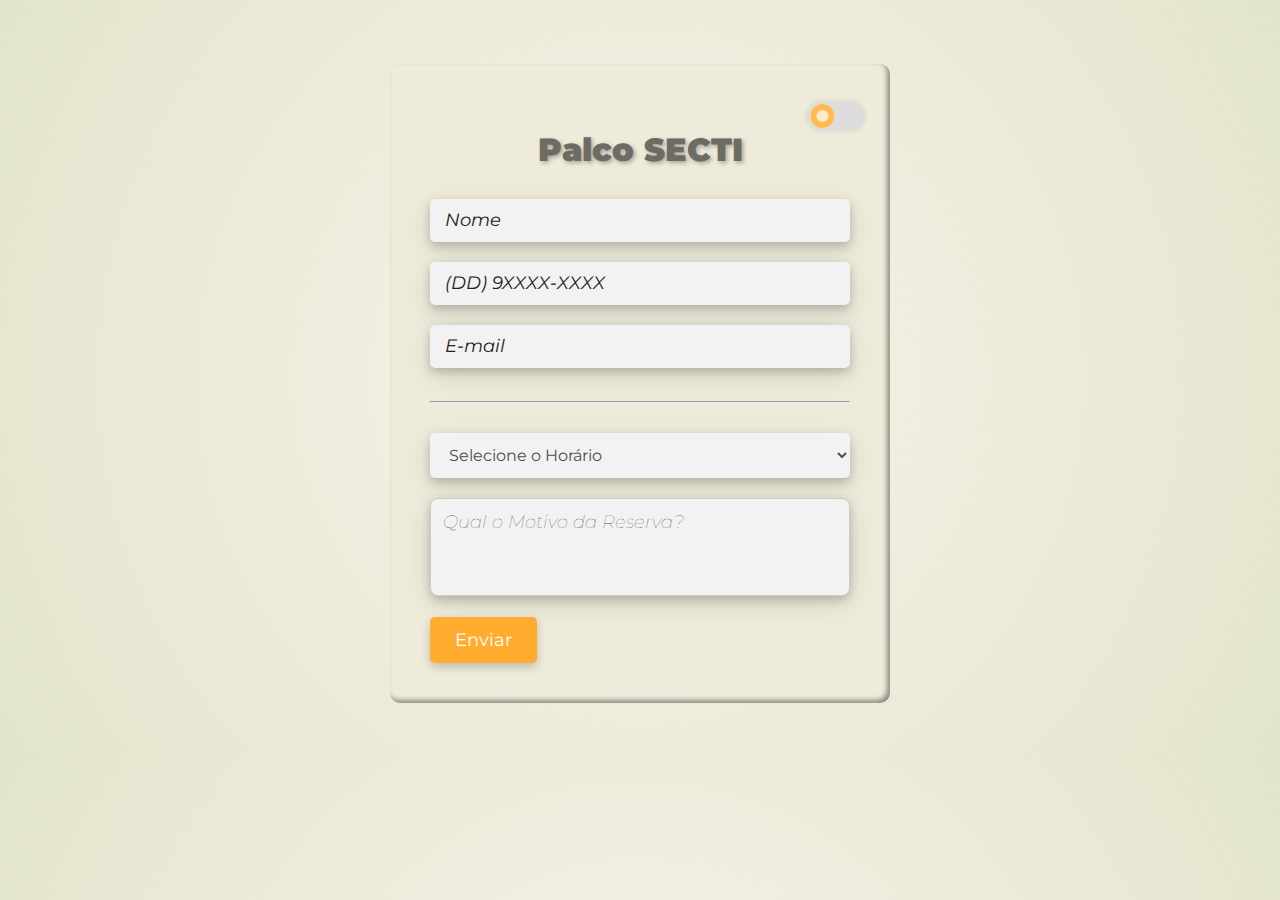
==== commit de1e2d8f: "Update index.html" ====
--- a/index.html
+++ b/index.html
@@ -1 +1,85 @@
-<!DOCTYPE html><html lang="pt-Br"> <head> <meta charset="UTF-8"/> <meta http-equiv="X-UA-Compatible" content="IE=edge"/> <meta name="viewport" content="width=device-width, initial-scale=1.0"/> <link rel="stylesheet" href="estilo.css"/> <link rel="stylesheet" href="botao.css"/> <link rel="stylesheet" href="nova.css"/> <title>formulario</title> <link rel="icon" href="cadastro.png" type="image/png"/> </head> <body> <section class="formulario1"> <label> <input class="toggle-checkbox" type="checkbox"/> <div class="toggle-slot"> <div class="sun-icon-wrapper"> <div class="iconify sun-icon" data-icon="feather-sun" data-inline="false" ></div></div><div class="toggle-button"></div><div class="moon-icon-wrapper"> <div class="iconify moon-icon" data-icon="feather-moon" data-inline="false" ></div></div></div></label> <h1>Palco SECTI</h1> <form action="#" method="POST" onsubmit="return enviarEmail(event);"> <label for="nome"></label> <input type="text" id="nome" name="nome" required maxlength="45" placeholder="Nome"/> <br/> <label for="numero"></label> <input type="tel" id="numero" name="numero" placeholder="(DD) 9XXXX-XXXX" required pattern="\([0-9]{2}\) [0-9]{5}-[0-9]{4}" maxlength="15"/> <br/> <label for="email"></label> <input type="email" id="email" name="email" required placeholder="E-mail"/> <hr> <br/><br/> <div class="horarioTexto"> <select id="horario" name="horario" required> <option value="" disabled selected>Selecione o Horário</option> <option value="manhã">Manhã</option> <option value="tarde">Tarde</option> <option value="noite">Noite</option> </select> <label for="motivo"></label> <textarea id="msg" name="msg" rows="4" cols="50" maxlength="140" required placeholder="Qual o Motivo da Reserva?"></textarea> </div><input class="btn-enviar" type="submit" value="Enviar"/> </form> </section> <script src="script.js"></script> </body></html>
+<!DOCTYPE html>
+<html lang="pt-Br">
+  <head>
+    <meta charset="UTF-8" />
+    <meta http-equiv="X-UA-Compatible" content="IE=edge" />
+    <meta name="viewport" content="width=device-width, initial-scale=1.0" />
+    <link rel="stylesheet" href="estilo.css" />
+    <link rel="stylesheet" href="botao.css" />
+    <link rel="stylesheet" href="nova.css" />
+    <title>formulario</title>
+    <link rel="icon" href="cadastro.png" type="image/png" />
+  </head>
+  <body>
+    <section class="formulario1">
+      <label class="boton">
+        <input class="toggle-checkbox" type="checkbox" />
+        <div class="toggle-slot">
+          <div class="sun-icon-wrapper">
+            <div
+              class="iconify sun-icon"
+              data-icon="feather-sun"
+              data-inline="false"
+            ></div>
+          </div>
+          <div class="toggle-button"></div>
+          <div class="moon-icon-wrapper">
+            <div
+              class="iconify moon-icon"
+              data-icon="feather-moon"
+              data-inline="false"
+            ></div>
+          </div>
+        </div>
+      </label>
+      <h1>Palco SECTI</h1>
+      <form action="#" method="POST" onsubmit="return enviarEmail(event);">
+        <label for="nome"></label>
+        <input
+          type="text"
+          id="nome"
+          name="nome"
+          required
+          maxlength="45"
+          placeholder="Nome"
+        />
+        <br />
+        <label for="numero"></label>
+        <input
+          type="tel"
+          id="numero"
+          name="numero"
+          placeholder="(DD) 9XXXX-XXXX"
+          required
+          pattern="\([0-9]{2}\) [0-9]{5}-[0-9]{4}"
+          maxlength="15"
+        />
+        <br />
+        <label for="email"></label>
+        <input
+          type="email"
+          id="email"
+          name="email"
+          required
+          placeholder="E-mail"
+        />
+      <hr>
+        <br /><br />
+        <div class="horarioTexto">
+        <select id="horario" name="horario" required>
+          <option value="" disabled selected>Selecione o Horário</option>
+          <option value="manhã">Manhã</option>
+          <option value="tarde">Tarde</option>
+          <option value="noite">Noite</option>
+        </select>
+        
+        <label for="motivo"></label>
+        
+        <textarea id="msg" name="msg" rows="4" cols="50" maxlength="140" required placeholder="Qual o Motivo da Reserva?"></textarea>
+      </div>
+        <input class="btn-enviar" type="submit" value="Enviar" />
+      </form>
+    </section>
+    <script src="script.js"></script>
+  </body>
+</html>
--- a/estilo.css
+++ b/estilo.css
@@ -1 +1 @@
-@import url(https://fonts.googleapis.com/css?family=Montserrat:400,700&display=swap);:root{--cor-principal:#4e4e4e;--cor-secundaria:#ffac2f;--cor-fundo:#f2f2f2}*{margin:0;padding:0;box-sizing:border-box;font-family:"Montserrat",sans-serif;font-weight:400}.dark-mode{background-color:#181717}.dark-mod{background-color:#161b22}body{background-color:#ececdb}section{margin:50px auto;max-width:500px;background-color:rgb(235,230,210);box-shadow:1.5px 1.5px 5px #2b2a2a,-1.5px -1.5px 3px rgb(95 94 94 / 25%),inset 0 0 0 #393636,inset 0 0 0 #5f5e5e;padding:40px;border-radius:10px}h1{font-weight:700;font-size:32px;margin-bottom:30px;text-align:center}input[type="text"],input[type="tel"],input[type="email"],select{border:none;border-radius:5px;padding:12px 15px;font-size:16px;margin-bottom:20px;width:100%;background-color:var(--cor-fundo);color:var(--cor-principal);transition:all 0.3s ease;box-shadow:0 4px 10px rgba(0,0,0,.2),0 8px 30px rgba(0,0,0,.1)}input[type="text"]::placeholder,input[type="tel"]::placeholder,input[type="email"]::placeholder,select option:first-child{color:#212020;font-style:italic;font-size:large}input[type="text"].input-focus::placeholder,input[type="tel"].input-focus::placeholder,input[type="email"].input-focus::placeholder{transition:all 0.3s ease-out;transform:translate(-5px);font-size:0}input[type="text"].input-focus::-webkit-input-placeholder,input[type="tel"].input-focus::-webkit-input-placeholder,input[type="email"].input-focus::-webkit-input-placeholder,select.input-focus::-webkit-input-placeholder option:first-child{transition:all 0.3s ease-out;transform:translate(-120px);font-size:0}h1{color:rgb(110,107,100);font-weight:900;text-shadow:2px 2px 4px rgba(0,0,0,.3)}.btn-enviar{background-color:blue;color:#fff}.dark-mode h1{color:#fff;text-shadow:2px 2px 4px rgba(159,157,157,.3)}.dark-mode input[type="text"]:focus,.dark-mode input[type="tel"]:focus,.dark-mode input[type="email"]:focus,.dark-mode select:focus{outline:none;box-shadow:0 0 6px rgb(255,255,255)}.dark-mode label{color:#fff}.dark-mode .btn-enviar{background-color:rgb(190,3,3);color:#fff}.dark-mode .btn-enviar:hover{background-color:#3e1e1e}input[type="text"]:focus,input[type="tel"]:focus,input[type="email"]:focus,select:focus{outline:none;box-shadow:0 0 7px rgb(178,149,149)}select option:first-child{color:#515151;font-style:italic}.btn-enviar{background-color:var(--cor-secundaria);border:none;color:#fff;font-size:18px;padding:12px 25px;border-radius:5px;cursor:pointer;transition:all 0.3s ease;box-shadow:0 4px 10px rgba(0,0,0,.2)}.btn-enviar:hover{transform:translateY(-2px);box-shadow:0 6px 15px rgba(0,0,0,.3)}.btn-enviar:active{transform:translateY(2px);box-shadow:none}@media (max-width:767px){.btn-enviar{font-size:16px;padding:10px 20px}}#error-msg{display:none;background-color:#ffaca6;color:#2f2f2f;font-size:14px;padding:10px;margin-bottom:20px;border-radius:5px}#error-msg.show{display:block}@media (max-width:768px){section{margin:10px;padding:30px}html{margin:auto 0}h1{font-size:24px;margin-bottom:20px}input[type="submit"]{font-size:16px;padding:10px 20px}}
+@import url(https://fonts.googleapis.com/css?family=Montserrat:400,700&display=swap);:root{--cor-principal:#4e4e4e;--cor-secundaria:#ffac2f;--cor-fundo:#f2f2f2}*{margin:0;padding:0;box-sizing:border-box;font-family:"Montserrat",sans-serif;font-weight:400}.dark-mode{background-image:radial-gradient(circle at 52% 50%,#1d2b36 0,#13171b 50%,#000000 100%)}.dark-mod{background-image:radial-gradient(circle at 90.87% 90.25%,#141b22 16.67%,#141b22 33.33%,#151b22 50%,#161b22 66.67%,#171b22 83.33%,#171a22 100%);background-image:linear-gradient(195deg,#121c21 0,#121c21 12.5%,#131b22 25%,#141b22 37.5%,#151b22 50%,#161b22 62.5%,#171a22 75%,#181a22 87.5%,#191a22 100%)}body{background-image:radial-gradient(circle at 50% 50%,#f6f4e9 0,#edecdb 50%,#e3e4cd 100%)}.formulario1{margin-top:5%}section{margin:50px auto;max-width:500px;background-image:radial-gradient(circle at 111.87% 50%,#f0ebda 0,#efebda 16.67%);box-shadow:inset -3px -3px 5px rgba(0,0,0,.407);padding:40px;border-radius:10px}h1{font-weight:700;font-size:32px;margin-bottom:30px;text-align:center}input[type="text"],input[type="tel"],input[type="email"],select{border:none;border-radius:5px;padding:12px 15px;font-size:16px;margin-bottom:20px;width:100%;background-color:var(--cor-fundo);color:var(--cor-principal);transition:all 0.3s ease;box-shadow:0 4px 10px rgba(0,0,0,.2),0 8px 30px rgba(0,0,0,.1)}input[type="text"]::placeholder,input[type="tel"]::placeholder,input[type="email"]::placeholder,select option:first-child{color:#212020;font-style:italic;font-size:large}input[type="text"].input-focus::placeholder,input[type="tel"].input-focus::placeholder,input[type="email"].input-focus::placeholder{transition:all 0.3s ease-out;transform:translate(-5px);font-size:0}input[type="text"].input-focus::-webkit-input-placeholder,input[type="tel"].input-focus::-webkit-input-placeholder,input[type="email"].input-focus::-webkit-input-placeholder,select.input-focus::-webkit-input-placeholder option:first-child{transition:all 0.3s ease-out;transform:translate(-120px);font-size:0}h1{color:rgb(110,107,100);font-weight:900;text-shadow:2px 2px 4px rgba(0,0,0,.3)}.btn-enviar{background-color:blue;color:#fff}.dark-mode h1{color:#fff;text-shadow:2px 2px 4px rgba(159,157,157,.3)}.dark-mode input[type="text"]:focus,.dark-mode input[type="tel"]:focus,.dark-mode input[type="email"]:focus,.dark-mode select:focus{outline:none;box-shadow:0 0 6px rgb(255,255,255)}.dark-mode label{color:#fff}.dark-mode .btn-enviar{background-image:radial-gradient(circle at 120.71% 50%,#e72806 0,#e70f0f 50%,#e70016 100%);color:#fff}.dark-mode .btn-enviar:hover{background-image:radial-gradient(circle at 120.71% 50%,#8d0f0f 50%,#8f0916 100%)}input[type="text"]:focus,input[type="tel"]:focus,input[type="email"]:focus,select:focus{outline:none;box-shadow:0 0 7px rgb(178,149,149)}select option:first-child{color:#515151;font-style:italic}.btn-enviar{background-color:var(--cor-secundaria);border:none;color:#fff;font-size:18px;padding:12px 25px;border-radius:5px;cursor:pointer;transition:all 0.3s ease;box-shadow:0 4px 10px rgba(0,0,0,.2)}.btn-enviar:hover{transform:translateY(-2px);box-shadow:0 6px 15px rgba(0,0,0,.3)}.btn-enviar:active{transform:translateY(2px);box-shadow:none}@media (max-width:767px){.btn-enviar{font-size:16px;padding:10px 20px}}@media (max-width:768px){section{margin:10px;padding:30px}.formulario1{margin:2% 4%}html{margin:auto 0}h1{font-size:24px;margin-bottom:20px}input[type="submit"]{font-size:16px;padding:10px 20px}}
--- a/botao.css
+++ b/botao.css
@@ -1 +1,106 @@
-.toggle-checkbox{position:absolute;opacity:0;cursor:pointer;height:0;width:0}.toggle-slot{display:flex;margin-left:90%;margin-top:-5%;font-size:8px;position:relative;height:3.5em;width:7em;border:0 solid transparent;border-radius:10em;background-color:rgb(221,221,221);transition:background-color 250ms;box-shadow:0 0 5px rgba(170,170,170,.53)}.toggle-checkbox:checked~.toggle-slot{background-color:#2b2f36}.toggle-button{transform:translate(.3em,.25em);position:absolute;height:3em;width:3em;border-radius:50%;background-color:#ffeccf;box-shadow:inset 0 0 0 .75em #ffbb52;transition:background-color 250ms,border-color 250ms,transform 500ms cubic-bezier(.26,2,.46,.71)}.toggle-checkbox:checked~.toggle-slot .toggle-button{background-color:#485367;box-shadow:inset 0 0 0 .75em #fff;transform:translate(3.65em,.25em)}.sun-icon{position:absolute;height:6em;width:6em;color:#ffbb52}.sun-icon-wrapper{position:absolute;height:6em;width:6em;opacity:1;transform:translate(2em,2em) rotate(15deg);transform-origin:50% 50%;transition:opacity 150ms,transform 500ms cubic-bezier(.26,2,.46,.71)}.toggle-checkbox:checked~.toggle-slot .sun-icon-wrapper{opacity:0;transform:translate(3em,2em) rotate(0deg)}.moon-icon{position:absolute;height:6em;width:6em;color:rgb(255,255,255)}.moon-icon-wrapper{position:absolute;height:6em;width:6em;opacity:0;transform:translate(11em,2em) rotate(0deg);transform-origin:50% 50%;transition:opacity 150ms,transform 500ms cubic-bezier(.26,2.5,.46,.71)}.toggle-checkbox:checked~.toggle-slot .moon-icon-wrapper{opacity:1;transform:translate(2em,2em) rotate(-15deg)}@media (max-width:768px){.toggle-slot{display:flex;margin-left:90%;margin-top:-5%;font-size:6px;position:relative;height:3.5em;width:7em;border:0 solid transparent;border-radius:10em;background-color:rgb(221,221,221);transition:background-color 250ms}}
+.toggle-checkbox {
+  position: absolute;
+  opacity: 0;
+  cursor: pointer;
+  height: 0;
+  width: 0;
+}
+
+.toggle-slot {
+  display: flex;
+  margin-left: 90%;
+  margin-top: -5%;
+  font-size: 8px;
+  position: relative;
+  height: 3.5em;
+  width: 7em;
+  border: 0px solid transparent;
+  border-radius: 10em;
+  background-color: rgb(221, 221, 221);
+  transition: background-color 250ms;
+  box-shadow: 0px 0px 5px rgba(170, 170, 170, 0.53);
+}
+
+.toggle-checkbox:checked ~ .toggle-slot {
+  background-color: #2b2f36;
+}
+
+.toggle-button {
+  transform: translate(0.3em, 0.25em);
+  position: absolute;
+  height: 3em;
+  width: 3em;
+  border-radius: 50%;
+  background-color: #ffeccf;
+  box-shadow: inset 0px 0px 0px 0.75em #ffbb52;
+  transition: background-color 250ms, border-color 250ms,
+    transform 500ms cubic-bezier(0.26, 2, 0.46, 0.71);
+}
+
+.toggle-checkbox:checked ~ .toggle-slot .toggle-button {
+  background-color: #485367;
+  box-shadow: inset 0px 0px 0px 0.75em white;
+  transform: translate(3.65em, 0.25em);
+}
+
+.sun-icon {
+  position: absolute;
+  height: 2em;
+  width: 2em;
+  color: #ffbb52;
+}
+
+.sun-icon-wrapper {
+  position: absolute;
+  height: 2em;
+  width: 2em;
+  opacity: 1;
+  transform: translate(2em, 2em) rotate(15deg);
+  transform-origin: 50% 50%;
+  transition: opacity 150ms, transform 500ms cubic-bezier(0.26, 2, 0.46, 0.71);
+}
+
+.toggle-checkbox:checked ~ .toggle-slot .sun-icon-wrapper {
+  opacity: 0;
+  transform: translate(3em, 2em) rotate(0deg);
+}
+
+.moon-icon {
+  position: absolute;
+  height: 6em;
+  width: 6em;
+  color: rgb(255, 255, 255);
+}
+
+.moon-icon-wrapper {
+  position: absolute;
+  height: 6em;
+  width: 6em;
+  opacity: 0;
+  transform: translate(11em, 2em) rotate(0deg);
+  transform-origin: 50% 50%;
+  transition: opacity 150ms, transform 500ms cubic-bezier(0.26, 2.5, 0.46, 0.71);
+}
+.boton{
+  margin-left: 90%;
+}
+
+.toggle-checkbox:checked ~ .toggle-slot .moon-icon-wrapper {
+  opacity: 1;
+  transform: translate(2em, 2em) rotate(-15deg);
+}
+@media (max-width: 768px) {
+  .toggle-slot {
+    display: flex;
+    margin-left: 90%;
+    margin-top: -5%;
+    font-size: 6px;
+    position: relative;
+    height: 3.5em;
+    width: 7em;
+    border: 0px solid transparent;
+    border-radius: 10em;
+    background-color: rgb(221, 221, 221);
+    transition: background-color 250ms;
+  }
+}
--- a/nova.css
+++ b/nova.css
@@ -1,50 +1 @@
-
-
-textarea {
-    box-shadow: 0px 4px 10px rgba(0, 0, 0, 0.2), 0px 8px 30px rgba(0, 0, 0, 0.1);
-    flex-direction: column;
-    resize: none;
-    background-color: #f2f2f2;
-    border: 1px solid #ccc;
-    font-size: 14px;
-    padding: 12px;
-    border-radius: 8px;
-    margin-bottom: 4%;
-    outline: none;
-    margin-bottom: 5%;
-    
-  
-  }
-  .dark-mode textarea:focus{
-    box-shadow: 0px 0px 4px rgb(255, 255, 255);
-    transition:  0.6s ease;
-  }
-  textarea:focus{
-    box-shadow: 0px 0px 7px rgb(197, 151, 151);
-    transition: 0.6s ease;
-  }
-  
-.dark-mode .formPricipal{
-    background-color: #161b22;
-}
-textarea::placeholder{
-  font-weight:lighter;
-  color: #565454;
-  font-style: italic;
-  font-size: large;
-}
-hr{
-    padding: 0.1.7px;
-    margin-top: 3%;
-    margin-bottom: -1.9%;
-}
-textarea:focus::placeholder {
-    font-size: 0px;
-    transition: font-size 0.3s ease-out;
-  }
-  .horarioTexto{
-    display: flex;
-    flex-direction: column;
-  }
-  
- 
+textarea{box-shadow:0 4px 10px rgba(0,0,0,.2),0 8px 30px rgba(0,0,0,.1);flex-direction:column;resize:none;background-color:#f2f2f2;border:1px solid #ccc;font-size:14px;padding:12px;border-radius:8px;margin-bottom:4%;outline:none;margin-bottom:5%}.dark-mode textarea:focus{box-shadow:0 0 4px rgb(255,255,255);transition:0.6s ease}textarea:focus{box-shadow:0 0 7px rgb(197,151,151);transition:0.6s ease}.dark-mode .formPricipal{background-color:#161b22}textarea::placeholder{font-weight:lighter;color:#565454;font-style:italic;font-size:large}hr{padding:0.1.7px;margin-top:3%;margin-bottom:-1.9%}textarea:focus::placeholder{font-size:0;transition:font-size 0.3s ease-out}.horarioTexto{display:flex;flex-direction:column}
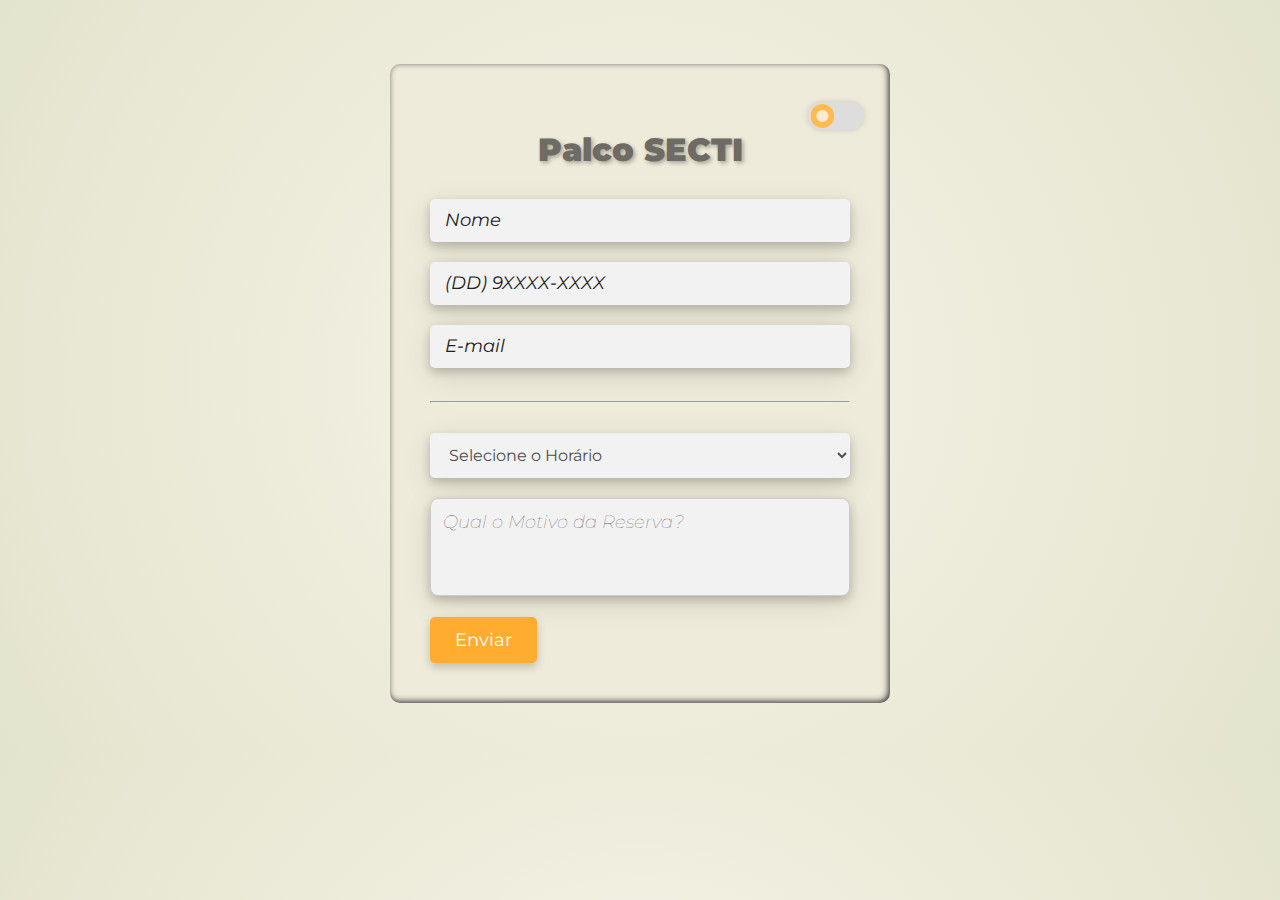
==== commit 95cdc374: "Update index.html" ====
--- a/index.html
+++ b/index.html
@@ -68,9 +68,17 @@
         <div class="horarioTexto">
         <select id="horario" name="horario" required>
           <option value="" disabled selected>Selecione o Horário</option>
-          <option value="manhã">Manhã</option>
-          <option value="tarde">Tarde</option>
-          <option value="noite">Noite</option>
+          <option value="10-11">10h - 11H</option>
+          <option value="11-12">11h - 12h</option>
+          <option value="12-13">12h - 13h</option>
+          <option value="13-14">13h - 14h</option>
+          <option value="15-16">15h - 16h</option>
+          <option value="16-17">16h - 17h</option>
+          <option value="17-18">17h - 18h</option>
+          <option value="18-18">18h - 18h</option>
+          <option value="19-20">19h - 20h</option>
+          <option value="20-21">20h - 21h</option>
+          <option value="21-22">21h - 22h</option>
         </select>
         
         <label for="motivo"></label>
--- a/estilo.css
+++ b/estilo.css
@@ -1 +1,191 @@
-@import url(https://fonts.googleapis.com/css?family=Montserrat:400,700&display=swap);:root{--cor-principal:#4e4e4e;--cor-secundaria:#ffac2f;--cor-fundo:#f2f2f2}*{margin:0;padding:0;box-sizing:border-box;font-family:"Montserrat",sans-serif;font-weight:400}.dark-mode{background-image:radial-gradient(circle at 52% 50%,#1d2b36 0,#13171b 50%,#000000 100%)}.dark-mod{background-image:radial-gradient(circle at 90.87% 90.25%,#141b22 16.67%,#141b22 33.33%,#151b22 50%,#161b22 66.67%,#171b22 83.33%,#171a22 100%);background-image:linear-gradient(195deg,#121c21 0,#121c21 12.5%,#131b22 25%,#141b22 37.5%,#151b22 50%,#161b22 62.5%,#171a22 75%,#181a22 87.5%,#191a22 100%)}body{background-image:radial-gradient(circle at 50% 50%,#f6f4e9 0,#edecdb 50%,#e3e4cd 100%)}.formulario1{margin-top:5%}section{margin:50px auto;max-width:500px;background-image:radial-gradient(circle at 111.87% 50%,#f0ebda 0,#efebda 16.67%);box-shadow:inset -3px -3px 5px rgba(0,0,0,.407);padding:40px;border-radius:10px}h1{font-weight:700;font-size:32px;margin-bottom:30px;text-align:center}input[type="text"],input[type="tel"],input[type="email"],select{border:none;border-radius:5px;padding:12px 15px;font-size:16px;margin-bottom:20px;width:100%;background-color:var(--cor-fundo);color:var(--cor-principal);transition:all 0.3s ease;box-shadow:0 4px 10px rgba(0,0,0,.2),0 8px 30px rgba(0,0,0,.1)}input[type="text"]::placeholder,input[type="tel"]::placeholder,input[type="email"]::placeholder,select option:first-child{color:#212020;font-style:italic;font-size:large}input[type="text"].input-focus::placeholder,input[type="tel"].input-focus::placeholder,input[type="email"].input-focus::placeholder{transition:all 0.3s ease-out;transform:translate(-5px);font-size:0}input[type="text"].input-focus::-webkit-input-placeholder,input[type="tel"].input-focus::-webkit-input-placeholder,input[type="email"].input-focus::-webkit-input-placeholder,select.input-focus::-webkit-input-placeholder option:first-child{transition:all 0.3s ease-out;transform:translate(-120px);font-size:0}h1{color:rgb(110,107,100);font-weight:900;text-shadow:2px 2px 4px rgba(0,0,0,.3)}.btn-enviar{background-color:blue;color:#fff}.dark-mode h1{color:#fff;text-shadow:2px 2px 4px rgba(159,157,157,.3)}.dark-mode input[type="text"]:focus,.dark-mode input[type="tel"]:focus,.dark-mode input[type="email"]:focus,.dark-mode select:focus{outline:none;box-shadow:0 0 6px rgb(255,255,255)}.dark-mode label{color:#fff}.dark-mode .btn-enviar{background-image:radial-gradient(circle at 120.71% 50%,#e72806 0,#e70f0f 50%,#e70016 100%);color:#fff}.dark-mode .btn-enviar:hover{background-image:radial-gradient(circle at 120.71% 50%,#8d0f0f 50%,#8f0916 100%)}input[type="text"]:focus,input[type="tel"]:focus,input[type="email"]:focus,select:focus{outline:none;box-shadow:0 0 7px rgb(178,149,149)}select option:first-child{color:#515151;font-style:italic}.btn-enviar{background-color:var(--cor-secundaria);border:none;color:#fff;font-size:18px;padding:12px 25px;border-radius:5px;cursor:pointer;transition:all 0.3s ease;box-shadow:0 4px 10px rgba(0,0,0,.2)}.btn-enviar:hover{transform:translateY(-2px);box-shadow:0 6px 15px rgba(0,0,0,.3)}.btn-enviar:active{transform:translateY(2px);box-shadow:none}@media (max-width:767px){.btn-enviar{font-size:16px;padding:10px 20px}}@media (max-width:768px){section{margin:10px;padding:30px}.formulario1{margin:2% 4%}html{margin:auto 0}h1{font-size:24px;margin-bottom:20px}input[type="submit"]{font-size:16px;padding:10px 20px}}
+/* Fontes */
+@import url("https://fonts.googleapis.com/css?family=Montserrat:400,700&display=swap");
+
+/* Cores */
+:root {
+  --cor-principal: #4e4e4e;
+  --cor-secundaria: #ffac2f;
+  --cor-fundo: #f2f2f2;
+}
+
+/* Reset */
+* {
+  margin: 0;
+  padding: 0;
+  box-sizing: border-box;
+  font-family: "Montserrat", sans-serif;
+  font-weight: 400;
+}
+.dark-mode {
+  background-image: radial-gradient(circle at 50% 50%, #24272b 0, #161c22 50%, #181d22  100%);
+
+}
+.dark-mod {
+  border: 1px solid rgb(18, 17, 23);
+  background-image: radial-gradient(circle at 90.87% 90.25%, #141b22 16.67%, #141b22 33.33%, #151b22 50%, #161b22 66.67%, #202835 83.33%, #171a22 100%);background-image: linear-gradient(195deg, #121c21 0, #121c21 12.5%, #131b22 25%, #141b22 37.5%, #151b22 50%, #161b22 62.5%, #171a22 75%, #181a22 87.5%, #191a22 100%);
+}
+/* Formulário */
+body {
+  background-image: radial-gradient(circle at 50% 50%, #f6f4e9 0, #edecdb 50%, #e3e4cd 100%);
+}
+.formulario1{
+  margin-top: 5%;
+}
+section {
+  margin: 50px auto;
+  max-width: 500px;
+  background-image: radial-gradient(circle at 111.87% 50%, #f0ebda 0, #efebda 16.67%);
+  box-shadow: inset -1.5px -1.5px  6px rgba(16, 14, 24, 0.84);
+ 
+  padding: 40px;
+  border-radius: 10px;
+}
+
+h1 {
+  font-weight: 700;
+  font-size: 32px;
+  margin-bottom: 30px;
+  text-align: center;
+}
+
+
+input[type="text"],
+input[type="tel"],
+input[type="email"],
+select {
+  border: none;
+  border-radius: 5px;
+  padding: 12px 15px;
+  font-size: 16px;
+  margin-bottom: 20px;
+  width: 100%;
+  background-color: var(--cor-fundo);
+  color: var(--cor-principal);
+  transition: all 0.3s ease;
+  box-shadow: 0px 4px 10px rgba(0, 0, 0, 0.2), 0px 8px 30px rgba(0, 0, 0, 0.1);
+}
+input[type="text"]::placeholder,
+input[type="tel"]::placeholder,
+input[type="email"]::placeholder,
+select option:first-child {
+  color: #212020;
+  font-style: italic;
+  font-size: large;
+}
+input[type="text"].input-focus::placeholder,
+input[type="tel"].input-focus::placeholder,
+input[type="email"].input-focus::placeholder {
+  transition: all 0.3s ease-out;
+  transform: translate(-5px);
+  font-size: 0px;
+}
+
+input[type="text"].input-focus::-webkit-input-placeholder,
+input[type="tel"].input-focus::-webkit-input-placeholder,
+input[type="email"].input-focus::-webkit-input-placeholder,
+select.input-focus::-webkit-input-placeholder option:first-child {
+  transition: all 0.3s ease-out;
+  transform: translate(-120px);
+  font-size: 0px;
+}
+/* Estilo para o tema padrão */
+h1 {
+  color: rgb(110, 107, 100);
+  font-weight: 900;
+  text-shadow: 2px 2px 4px rgba(0,0,0,0.3);
+}
+
+
+.btn-enviar {
+  background-color: blue;
+  color: white;
+}
+
+/* Estilo para o tema escuro */
+.dark-mode h1 {
+  color: white;
+  text-shadow: 2px 2px 4px rgba(159, 157, 157, 0.3);
+}
+
+.dark-mode input[type="text"]:focus,
+.dark-mode input[type="tel"]:focus,
+.dark-mode input[type="email"]:focus,
+.dark-mode select:focus {
+  outline: none;
+  box-shadow: 0px 0px 6px rgb(255, 255, 255);
+}
+
+.dark-mode label {
+  color: white;
+}
+
+.dark-mode .btn-enviar {
+  background-image: radial-gradient(circle at 120.71% 50%, #e72806 0, #e70f0f 50%, #e70016 100%);
+  
+  color: white;
+}
+.dark-mode .btn-enviar:hover {
+  background-image: radial-gradient(circle at 120.71% 50%,  #8d0f0f 50%, #8f0916 100%);
+  
+}
+input[type="text"]:focus,
+input[type="tel"]:focus,
+input[type="email"]:focus,
+select:focus {
+  outline: none;
+  box-shadow: 0 0 7px rgb(178, 149, 149);
+}
+select option:first-child {
+  color: #515151;
+  font-style: italic;
+}
+.btn-enviar {
+  background-color: var(--cor-secundaria);
+  border: none;
+  color: white;
+  font-size: 18px;
+  padding: 12px 25px;
+  border-radius: 5px;
+  cursor: pointer;
+  transition: all 0.3s ease;
+  box-shadow: 0px 4px 10px rgba(0, 0, 0, 0.2);
+}
+.btn-enviar:hover {
+  transform: translateY(-2px);
+  box-shadow: 0px 6px 15px rgba(0, 0, 0, 0.3);
+}
+.btn-enviar:active {
+  transform: translateY(2px);
+  box-shadow: none;
+}
+@media (max-width: 767px) {
+  .btn-enviar {
+    font-size: 16px;
+    padding: 10px 20px;
+  }
+}
+
+
+/* Responsividade */
+@media (max-width: 768px) {
+  section {
+    margin: 10px;
+    padding: 30px;
+  }
+  .formulario1{
+   
+    margin: 2% 4%;
+  }
+  html {
+    margin: auto 0;
+  }
+  h1 {
+    font-size: 24px;
+    margin-bottom: 20px;
+  }
+
+  input[type="submit"] {
+    font-size: 16px;
+    padding: 10px 20px;
+  }
+}
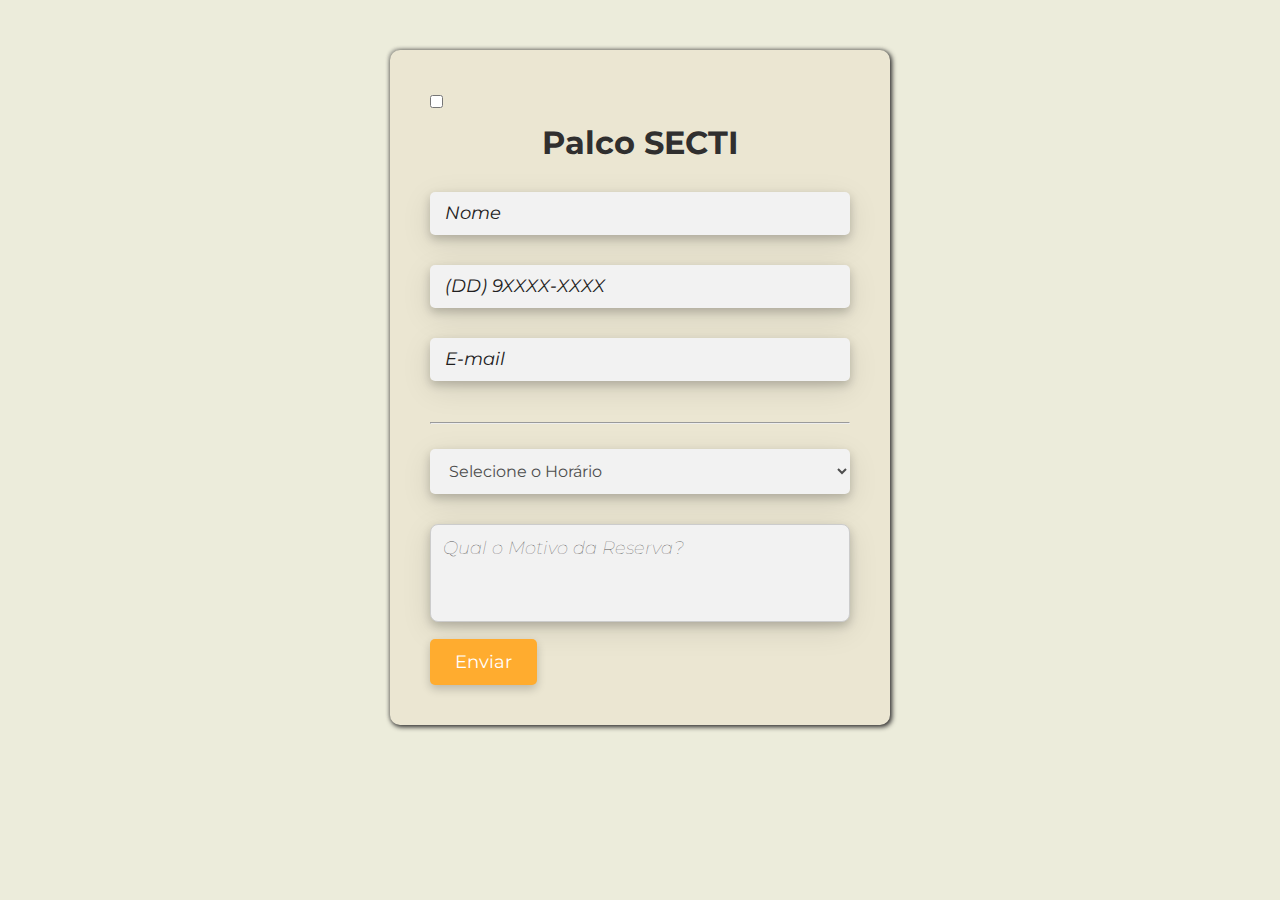
==== commit e41a633d: "Merge c548bc732e46aad0cc1f42fa35121a292afa12fe into 7249b3a994cdb76cce56cdb1e9e8399bb766477a" ====
--- a/index.html
+++ b/index.html
@@ -12,7 +12,7 @@
   </head>
   <body>
     <section class="formulario1">
-      <label class="boton">
+      <label>
         <input class="toggle-checkbox" type="checkbox" />
         <div class="toggle-slot">
           <div class="sun-icon-wrapper">
@@ -68,22 +68,14 @@
         <div class="horarioTexto">
         <select id="horario" name="horario" required>
           <option value="" disabled selected>Selecione o Horário</option>
-          <option value="10-11">10h - 11H</option>
-          <option value="11-12">11h - 12h</option>
-          <option value="12-13">12h - 13h</option>
-          <option value="13-14">13h - 14h</option>
-          <option value="15-16">15h - 16h</option>
-          <option value="16-17">16h - 17h</option>
-          <option value="17-18">17h - 18h</option>
-          <option value="18-18">18h - 18h</option>
-          <option value="19-20">19h - 20h</option>
-          <option value="20-21">20h - 21h</option>
-          <option value="21-22">21h - 22h</option>
+          <option value="manhã">Manhã</option>
+          <option value="tarde">Tarde</option>
+          <option value="noite">Noite</option>
         </select>
         
         <label for="motivo"></label>
         
-        <textarea id="msg" name="msg" rows="4" cols="50" maxlength="140" required placeholder="Qual o Motivo da Reserva?"></textarea>
+        <textarea id="msg" name="msg" rows="4" cols="50" maxlength="140" placeholder="Qual o Motivo da Reserva?"></textarea>
       </div>
         <input class="btn-enviar" type="submit" value="Enviar" />
       </form>
--- a/estilo.css
+++ b/estilo.css
@@ -17,26 +17,22 @@
   font-weight: 400;
 }
 .dark-mode {
-  background-image: radial-gradient(circle at 50% 50%, #24272b 0, #161c22 50%, #181d22  100%);
-
+  background-color: #181717;
 }
 .dark-mod {
-  border: 1px solid rgb(18, 17, 23);
-  background-image: radial-gradient(circle at 90.87% 90.25%, #141b22 16.67%, #141b22 33.33%, #151b22 50%, #161b22 66.67%, #202835 83.33%, #171a22 100%);background-image: linear-gradient(195deg, #121c21 0, #121c21 12.5%, #131b22 25%, #141b22 37.5%, #151b22 50%, #161b22 62.5%, #171a22 75%, #181a22 87.5%, #191a22 100%);
+  background-color: #161b22;
 }
 /* Formulário */
 body {
-  background-image: radial-gradient(circle at 50% 50%, #f6f4e9 0, #edecdb 50%, #e3e4cd 100%);
-}
-.formulario1{
-  margin-top: 5%;
-}
+  background-color: #ececdb;
+}
+
 section {
   margin: 50px auto;
   max-width: 500px;
-  background-image: radial-gradient(circle at 111.87% 50%, #f0ebda 0, #efebda 16.67%);
-  box-shadow: inset -1.5px -1.5px  6px rgba(16, 14, 24, 0.84);
- 
+  background-color: rgb(235, 230, 210);
+  box-shadow: 1.5px 1.5px 5px #2b2a2a, -1.5px -1.5px 3px rgb(95 94 94 / 25%),
+    inset 0px 0px 0px #393636, inset 0px -0px 0px #5f5e5e;
   padding: 40px;
   border-radius: 10px;
 }
@@ -48,6 +44,12 @@
   text-align: center;
 }
 
+label {
+  display: block;
+  font-size: 19px;
+  color: rgb(25, 25, 25);
+  margin-bottom: 10px;
+}
 
 input[type="text"],
 input[type="tel"],
@@ -90,11 +92,12 @@
 }
 /* Estilo para o tema padrão */
 h1 {
-  color: rgb(110, 107, 100);
-  font-weight: 900;
-  text-shadow: 2px 2px 4px rgba(0,0,0,0.3);
-}
-
+  color: rgb(48, 47, 47);
+}
+
+label {
+  color: black;
+}
 
 .btn-enviar {
   background-color: blue;
@@ -104,7 +107,6 @@
 /* Estilo para o tema escuro */
 .dark-mode h1 {
   color: white;
-  text-shadow: 2px 2px 4px rgba(159, 157, 157, 0.3);
 }
 
 .dark-mode input[type="text"]:focus,
@@ -120,13 +122,11 @@
 }
 
 .dark-mode .btn-enviar {
-  background-image: radial-gradient(circle at 120.71% 50%, #e72806 0, #e70f0f 50%, #e70016 100%);
-  
+  background-color: rgb(190, 3, 3);
   color: white;
 }
 .dark-mode .btn-enviar:hover {
-  background-image: radial-gradient(circle at 120.71% 50%,  #8d0f0f 50%, #8f0916 100%);
-  
+  background-color: #3e1e1e;
 }
 input[type="text"]:focus,
 input[type="tel"]:focus,
@@ -150,14 +150,17 @@
   transition: all 0.3s ease;
   box-shadow: 0px 4px 10px rgba(0, 0, 0, 0.2);
 }
+
 .btn-enviar:hover {
   transform: translateY(-2px);
   box-shadow: 0px 6px 15px rgba(0, 0, 0, 0.3);
 }
+
 .btn-enviar:active {
   transform: translateY(2px);
   box-shadow: none;
 }
+
 @media (max-width: 767px) {
   .btn-enviar {
     font-size: 16px;
@@ -165,6 +168,20 @@
   }
 }
 
+/* Mensagem de erro */
+#error-msg {
+  display: none;
+  background-color: #ffaca6;
+  color: #2f2f2f;
+  font-size: 14px;
+  padding: 10px;
+  margin-bottom: 20px;
+  border-radius: 5px;
+}
+
+#error-msg.show {
+  display: block;
+}
 
 /* Responsividade */
 @media (max-width: 768px) {
@@ -172,10 +189,6 @@
     margin: 10px;
     padding: 30px;
   }
-  .formulario1{
-   
-    margin: 2% 4%;
-  }
   html {
     margin: auto 0;
   }
--- a/nova.css
+++ b/nova.css
@@ -1 +1,47 @@
-textarea{box-shadow:0 4px 10px rgba(0,0,0,.2),0 8px 30px rgba(0,0,0,.1);flex-direction:column;resize:none;background-color:#f2f2f2;border:1px solid #ccc;font-size:14px;padding:12px;border-radius:8px;margin-bottom:4%;outline:none;margin-bottom:5%}.dark-mode textarea:focus{box-shadow:0 0 4px rgb(255,255,255);transition:0.6s ease}textarea:focus{box-shadow:0 0 7px rgb(197,151,151);transition:0.6s ease}.dark-mode .formPricipal{background-color:#161b22}textarea::placeholder{font-weight:lighter;color:#565454;font-style:italic;font-size:large}hr{padding:0.1.7px;margin-top:3%;margin-bottom:-1.9%}textarea:focus::placeholder{font-size:0;transition:font-size 0.3s ease-out}.horarioTexto{display:flex;flex-direction:column}
+
+textarea {
+    box-shadow: 0px 4px 10px rgba(0, 0, 0, 0.2), 0px 8px 30px rgba(0, 0, 0, 0.1);
+    flex-direction: column;
+    resize: none;
+    background-color: #f2f2f2;
+    border: 1px solid #ccc;
+    font-size: 14px;
+    padding: 12px;
+    border-radius: 8px;
+    margin-bottom: 4%;
+    outline: none;
+    
+  
+  }
+  .dark-mode textarea:focus{
+    box-shadow: 0px 0px 4px rgb(255, 255, 255);
+    transition:  0.6s ease;
+  }
+  textarea:focus{
+    box-shadow: 0px 0px 7px rgb(197, 151, 151);
+    transition: 0.6s ease;
+  }
+  
+.dark-mode .formPricipal{
+    background-color: #161b22;
+}
+textarea::placeholder{
+  font-weight:lighter;
+  color: #565454;
+  font-style: italic;
+  font-size: large;
+}
+hr{
+    padding: 0.1.7px;
+    margin-top: 5%;
+    margin-bottom: -3%;
+}
+textarea:focus::placeholder {
+    font-size: 0px;
+    transition: font-size 0.3s ease-out;
+  }
+  .horarioTexto{
+    display: flex;
+    flex-direction: column;
+  }
+  